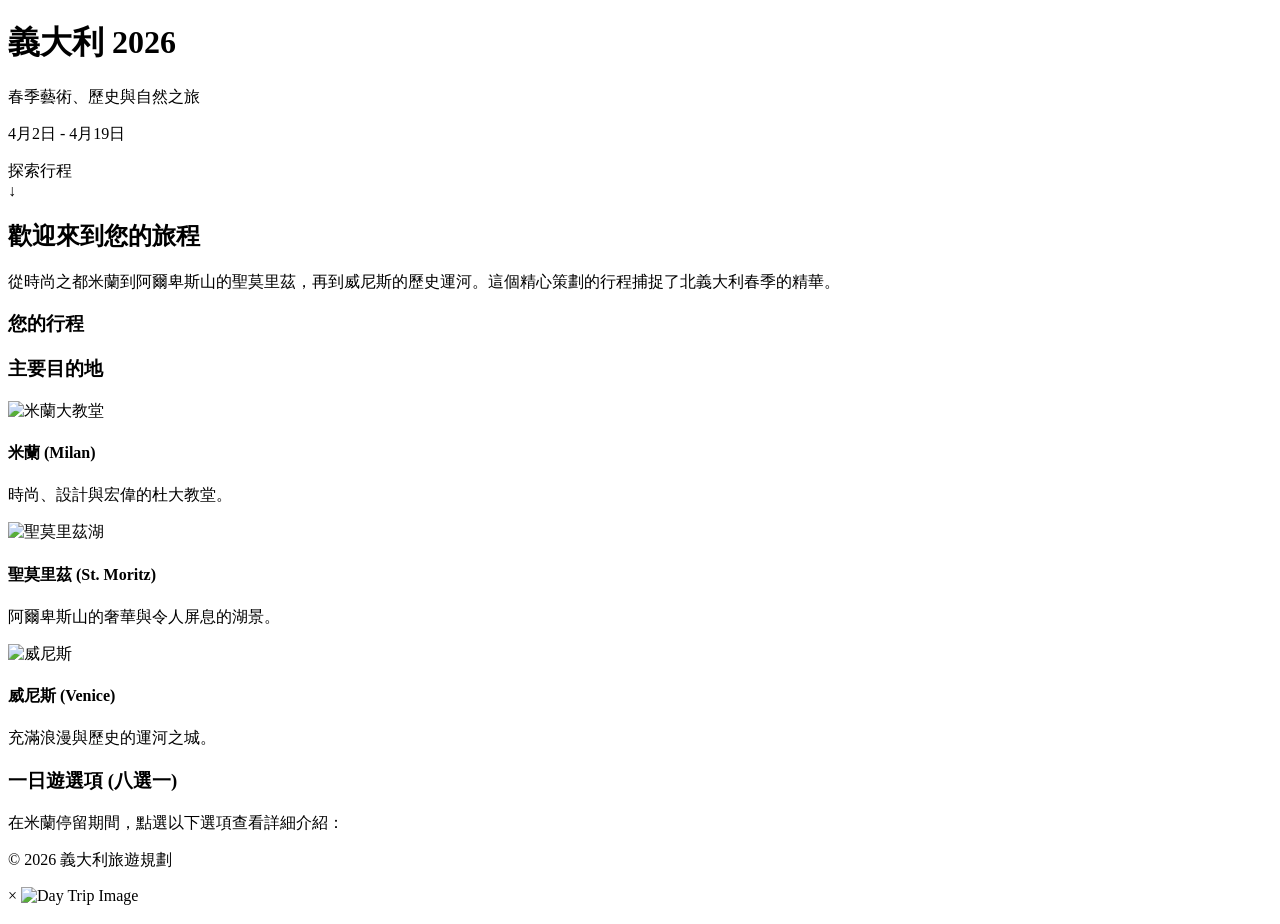
==== index.html @ fbf97597 "Add files via upload" ====
<!DOCTYPE html>
<html lang="zh-TW">

<head>
    <meta charset="UTF-8">
    <meta name="viewport" content="width=device-width, initial-scale=1.0">
    <title>義大利之旅 • 2026年4月</title>
    <link rel="stylesheet" href="styles.css">
    <link rel="preconnect" href="https://fonts.googleapis.com">
    <link rel="preconnect" href="https://fonts.gstatic.com" crossorigin>
    <link
        href="https://fonts.googleapis.com/css2?family=Playfair+Display:ital,wght@0,400;0,700;1,400&family=Noto+Serif+TC:wght@400;700&family=Inter:wght@300;400;500&display=swap"
        rel="stylesheet">
</head>

<body>
    <header class="hero">
        <div class="hero-overlay"></div>
        <div class="hero-content">
            <h1 class="fade-in-up">義大利 2026</h1>
            <p class="subtitle fade-in-up delay-1">春季藝術、歷史與自然之旅</p>
            <p class="date fade-in-up delay-2">4月2日 - 4月19日</p>
        </div>
        <div class="scroll-indicator fade-in-up delay-3">
            <span>探索行程</span>
            <div class="arrow">↓</div>
        </div>
    </header>

    <main class="container">
        <section class="intro">
            <h2>歡迎來到您的旅程</h2>
            <p>從時尚之都米蘭到阿爾卑斯山的聖莫里茲，再到威尼斯的歷史運河。這個精心策劃的行程捕捉了北義大利春季的精華。</p>
        </section>

        <section class="timeline-container">
            <h3>您的行程</h3>
            <div class="timeline" id="itinerary-list">
                <!-- Itinerary items will be injected here by JS -->
            </div>
        </section>

        <section class="destinations">
            <h3>主要目的地</h3>
            <div class="gallery">
                <div class="card">
                    <img src="assets/milan.png" alt="米蘭大教堂" id="img-milan">
                    <div class="card-info">
                        <h4>米蘭 (Milan)</h4>
                        <p>時尚、設計與宏偉的杜大教堂。</p>
                    </div>
                </div>
                <div class="card">
                    <img src="assets/st_moritz.png" alt="聖莫里茲湖" id="img-st-moritz">
                    <div class="card-info">
                        <h4>聖莫里茲 (St. Moritz)</h4>
                        <p>阿爾卑斯山的奢華與令人屏息的湖景。</p>
                    </div>
                </div>
                <div class="card">
                    <img src="assets/venice.png" alt="威尼斯" id="img-venice">
                    <div class="card-info">
                        <h4>威尼斯 (Venice)</h4>
                        <p>充滿浪漫與歷史的運河之城。</p>
                    </div>
                </div>
            </div>
        </section>

        <section class="options-section">
            <h3>一日遊選項 (八選一)</h3>
            <p>在米蘭停留期間，點選以下選項查看詳細介紹：</p>
            <div class="options-grid" id="options-list">
                <!-- Options injected by JS -->
            </div>
        </section>
    </main>

    <footer>
        <p>&copy; 2026 義大利旅遊規劃</p>
    </footer>

    <!-- Modal for Day Trip Details -->
    <div id="modal-overlay" class="modal-overlay">
        <div class="modal-content">
            <span class="close-modal">&times;</span>
            <img id="modal-image" src="" alt="Day Trip Image" class="modal-image">
            <h3 id="modal-title"></h3>
            <div id="modal-body"></div>
        </div>
    </div>

    <script src="script.js"></script>
</body>

</html>
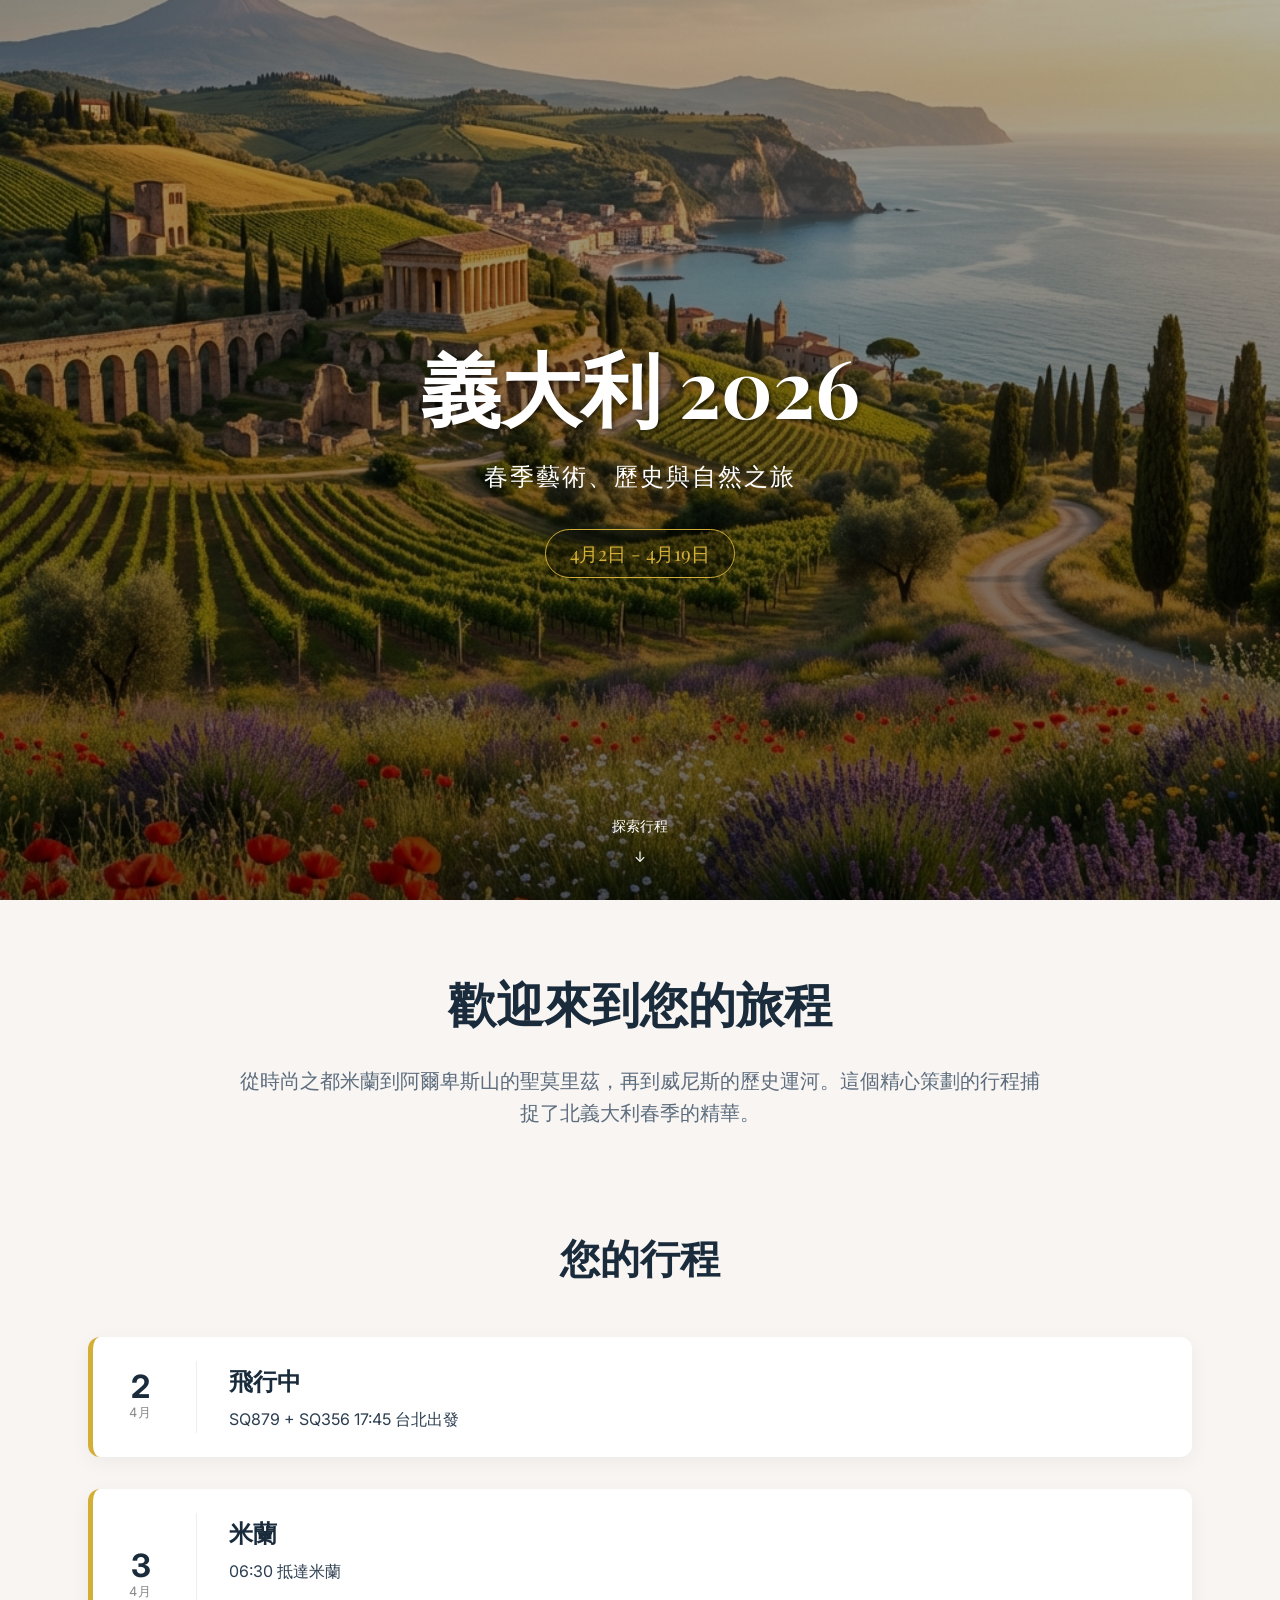
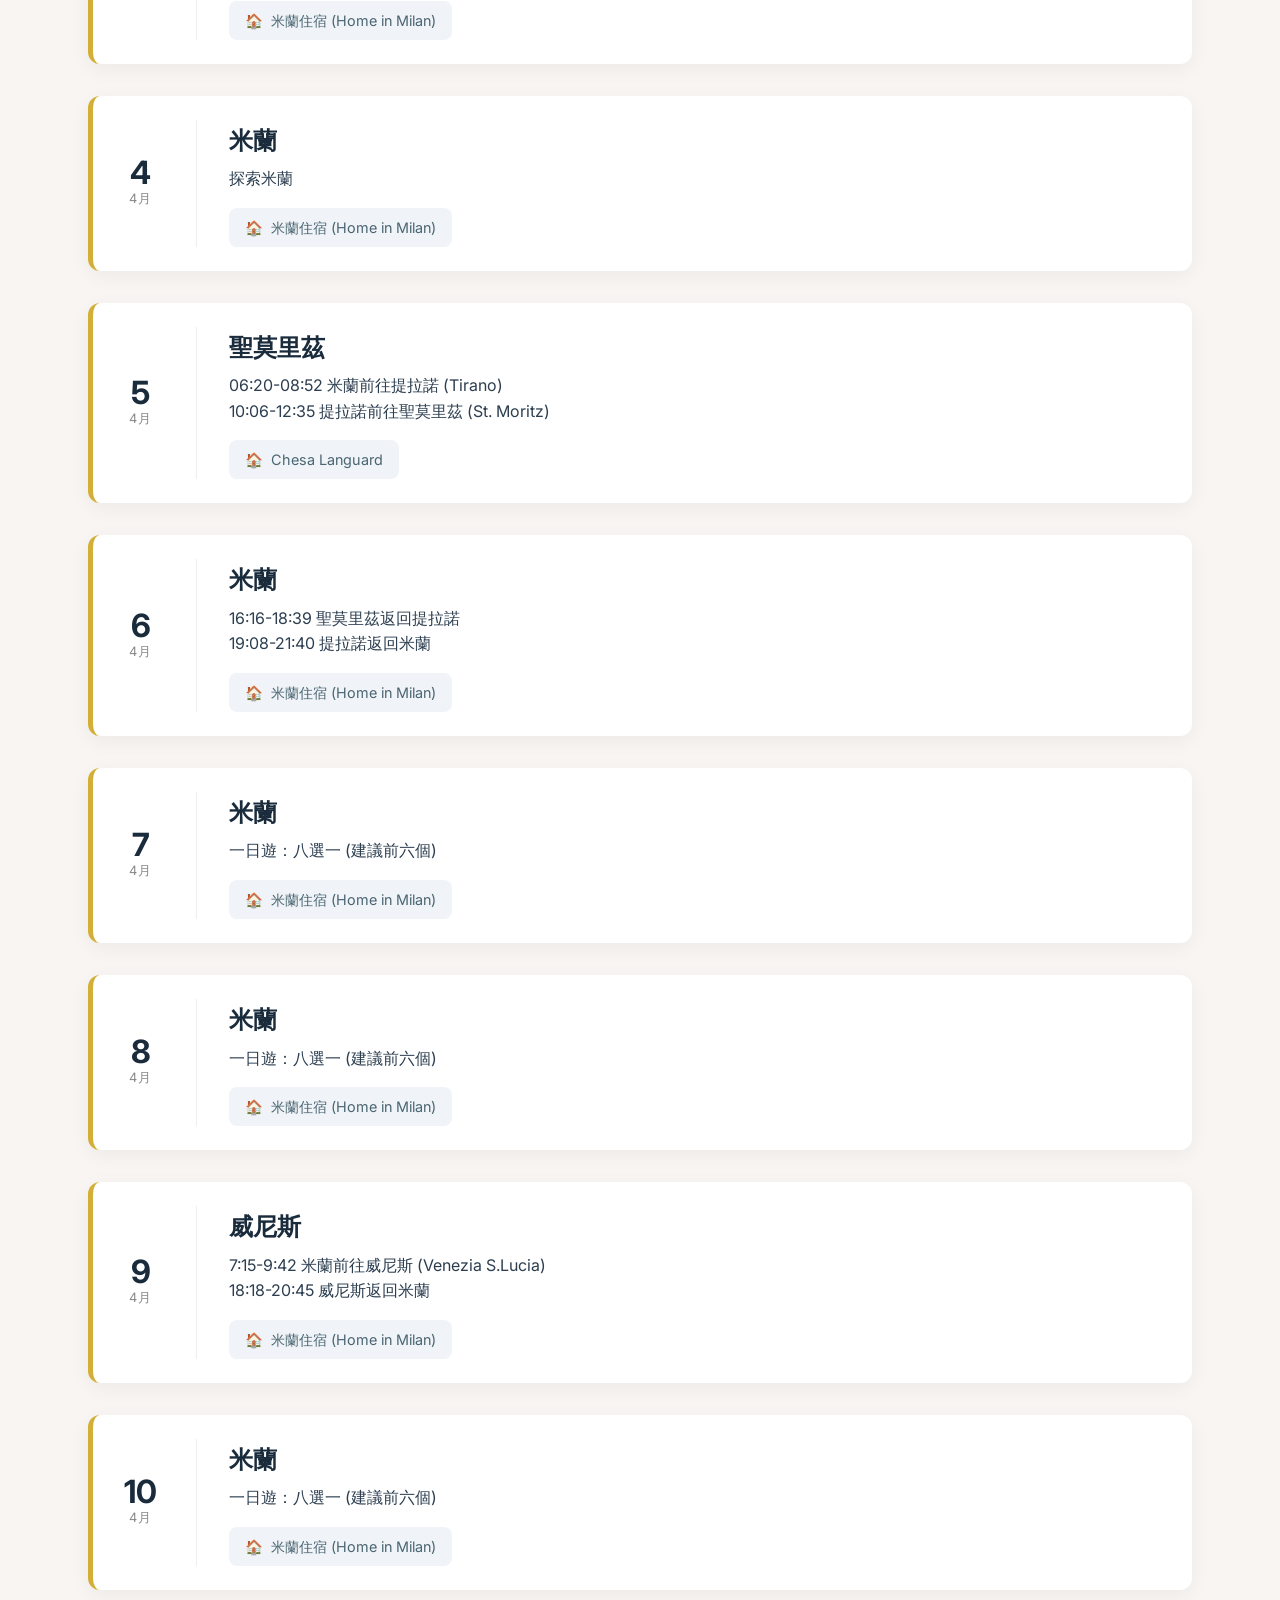
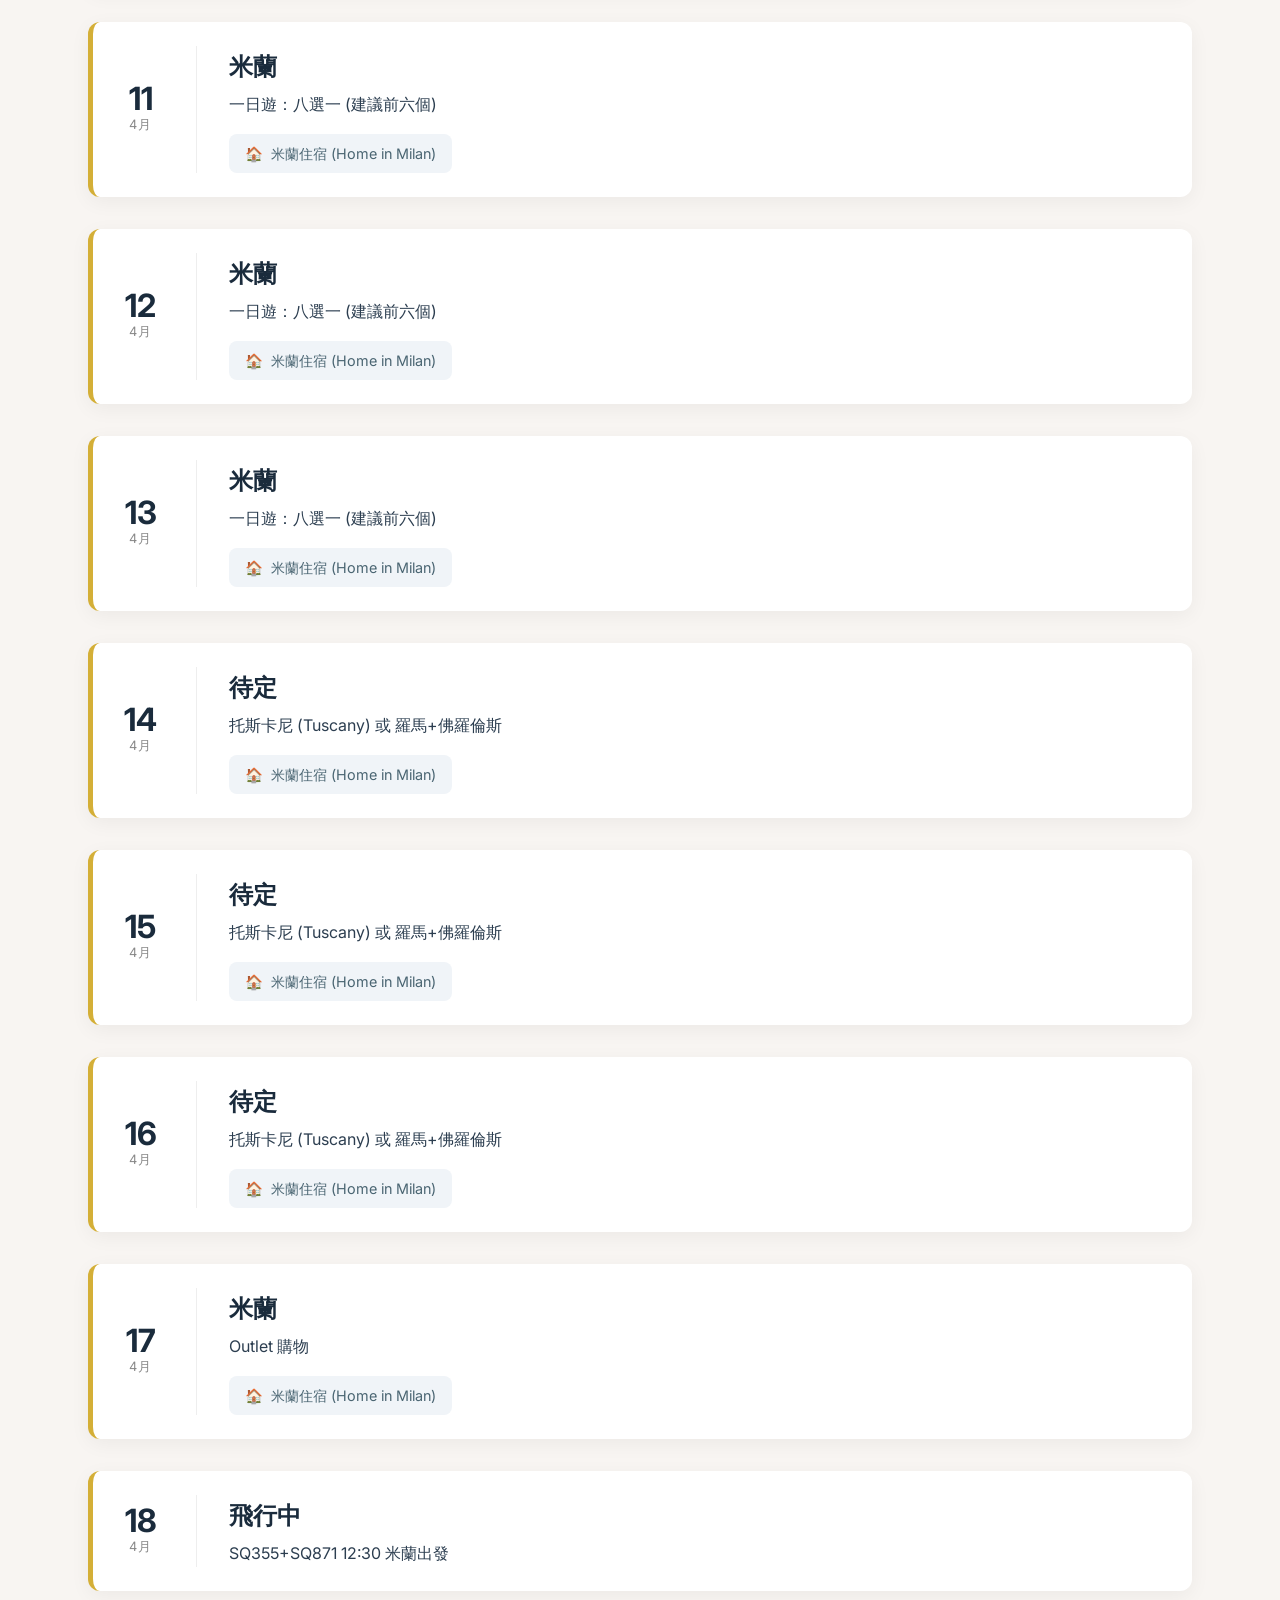
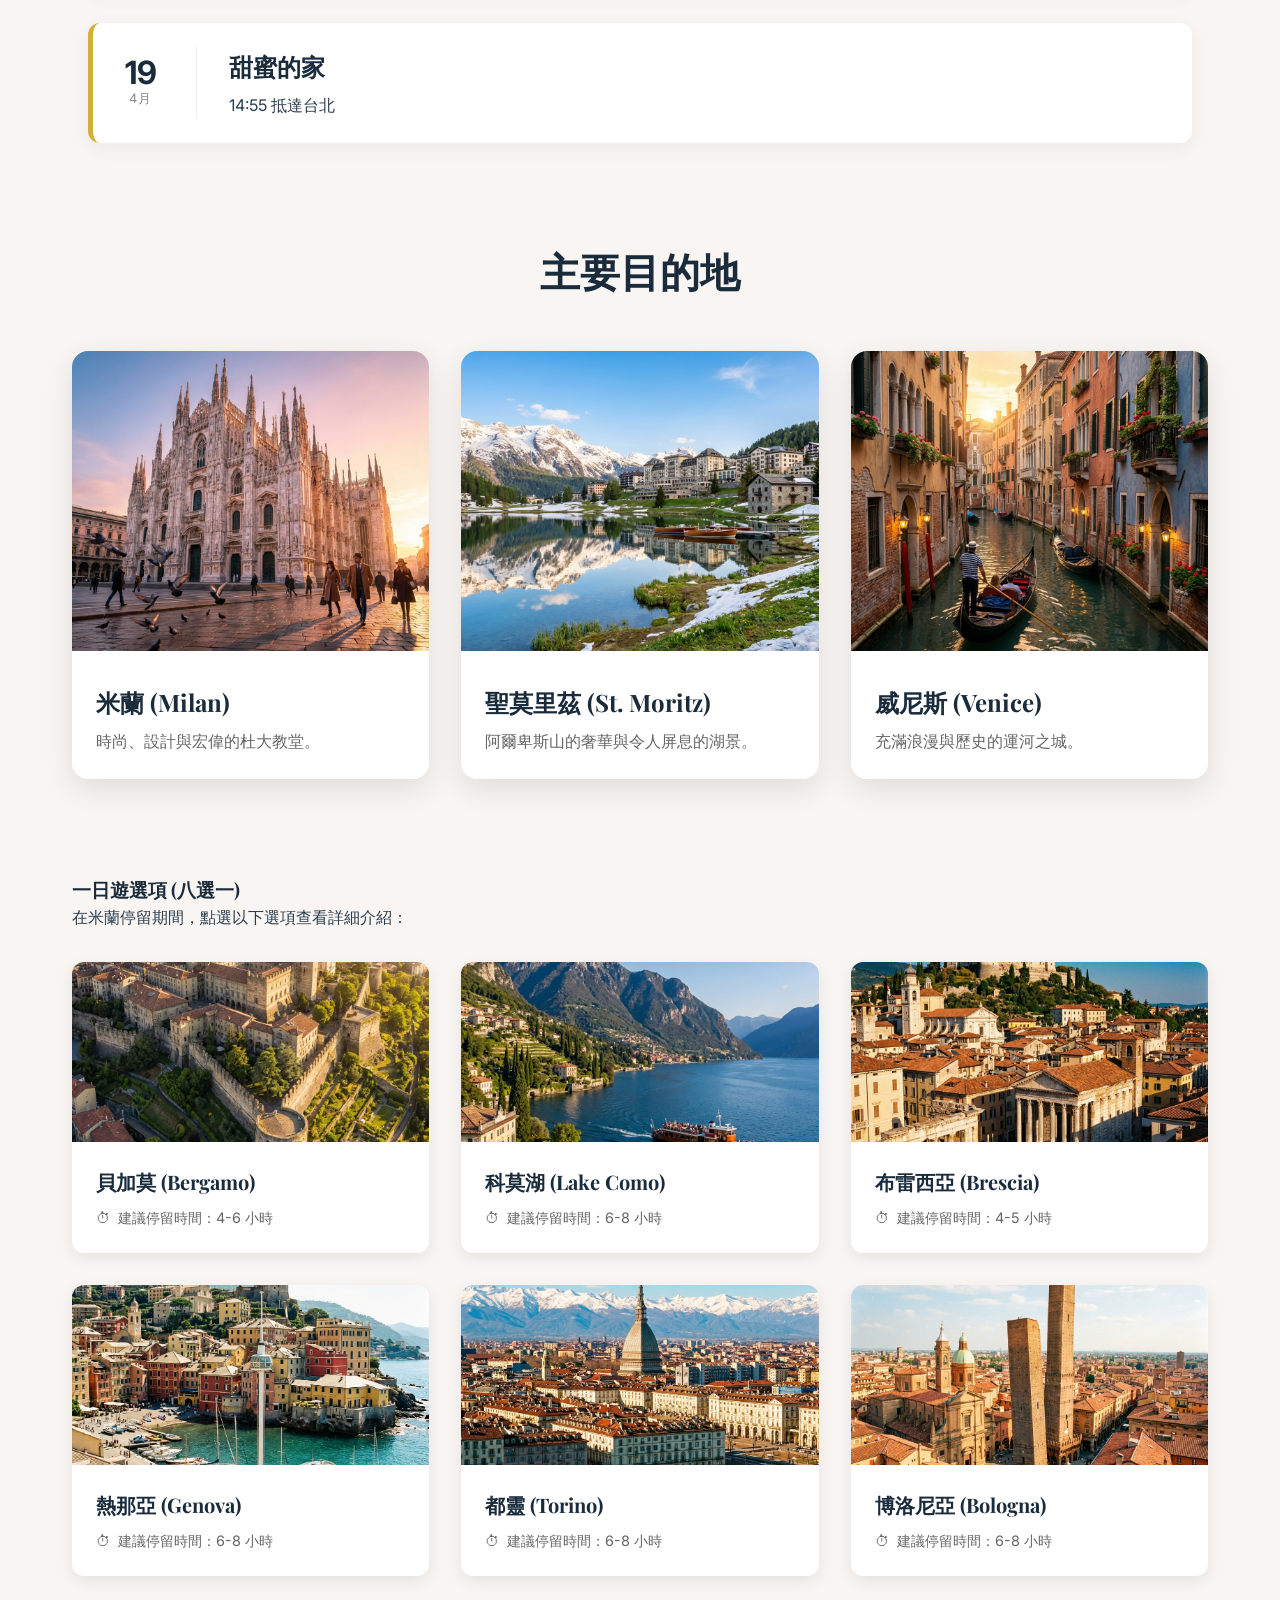
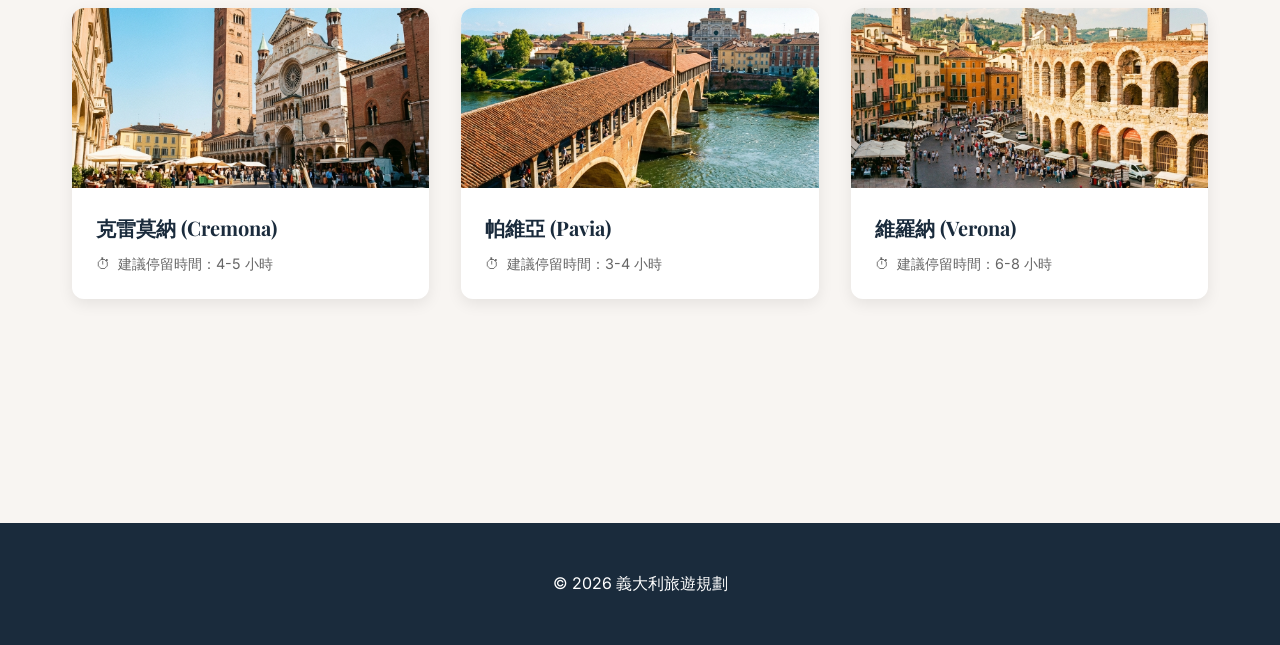
==== commit 371a5c6c: "Add files via upload" ====
--- a/index.html
+++ b/index.html
@@ -86,6 +86,7 @@
             <span class="close-modal">&times;</span>
             <img id="modal-image" src="" alt="Day Trip Image" class="modal-image">
             <h3 id="modal-title"></h3>
+            <p id="modal-duration" class="modal-duration"></p>
             <div id="modal-body"></div>
         </div>
     </div>
--- a/styles.css
+++ b/styles.css
@@ -0,0 +1,465 @@
+:root {
+    --primary-color: #1a2b3c;
+    /* Deep Italy Blue */
+    --accent-color: #d4af37;
+    /* Metallic Gold */
+    --bg-color: #f8f5f2;
+    /* Warm Off-White */
+    --text-color: #2c3e50;
+    --card-bg: rgba(255, 255, 255, 0.8);
+    --font-heading: 'Playfair Display', serif;
+    --font-body: 'Inter', sans-serif;
+    --spacing-container: 1200px;
+}
+
+* {
+    margin: 0;
+    padding: 0;
+    box-sizing: border-box;
+}
+
+body {
+    font-family: var(--font-body);
+    background-color: var(--bg-color);
+    color: var(--text-color);
+    line-height: 1.6;
+    overflow-x: hidden;
+}
+
+/* Typography */
+h1,
+h2,
+h3,
+h4 {
+    font-family: var(--font-heading);
+    color: var(--primary-color);
+}
+
+/* Animations */
+@keyframes fadeInUp {
+    from {
+        opacity: 0;
+        transform: translateY(30px);
+    }
+
+    to {
+        opacity: 1;
+        transform: translateY(0);
+    }
+}
+
+.fade-in-up {
+    opacity: 0;
+    animation: fadeInUp 1s ease-out forwards;
+}
+
+.delay-1 {
+    animation-delay: 0.2s;
+}
+
+.delay-2 {
+    animation-delay: 0.4s;
+}
+
+.delay-3 {
+    animation-delay: 0.6s;
+}
+
+/* Hero Section */
+.hero {
+    height: 100vh;
+    background-image: url('assets/header.png');
+    background-size: cover;
+    background-position: center;
+    position: relative;
+    display: flex;
+    justify-content: center;
+    align-items: center;
+    text-align: center;
+    color: white;
+}
+
+.hero-overlay {
+    position: absolute;
+    top: 0;
+    left: 0;
+    width: 100%;
+    height: 100%;
+    background: linear-gradient(to bottom, rgba(0, 0, 0, 0.3), rgba(0, 0, 0, 0.6));
+}
+
+.hero-content {
+    position: relative;
+    z-index: 1;
+}
+
+.hero h1 {
+    font-size: 5rem;
+    color: white;
+    margin-bottom: 0.5rem;
+    text-shadow: 2px 2px 4px rgba(0, 0, 0, 0.5);
+}
+
+.hero .subtitle {
+    font-size: 1.5rem;
+    font-weight: 300;
+    margin-bottom: 2rem;
+    letter-spacing: 2px;
+}
+
+.hero .date {
+    font-size: 1.2rem;
+    font-family: var(--font-heading);
+    color: var(--accent-color);
+    border: 1px solid var(--accent-color);
+    display: inline-block;
+    padding: 0.5rem 1.5rem;
+    border-radius: 50px;
+    background: rgba(0, 0, 0, 0.3);
+}
+
+.scroll-indicator {
+    position: absolute;
+    bottom: 2rem;
+    z-index: 1;
+    display: flex;
+    flex-direction: column;
+    align-items: center;
+    gap: 0.5rem;
+    font-size: 0.9rem;
+    opacity: 0.8;
+}
+
+/* Layout */
+.container {
+    max-width: var(--spacing-container);
+    margin: 0 auto;
+    padding: 4rem 2rem;
+}
+
+section {
+    margin-bottom: 6rem;
+}
+
+.intro {
+    text-align: center;
+    max-width: 800px;
+    margin-left: auto;
+    margin-right: auto;
+}
+
+.intro h2 {
+    font-size: 3rem;
+    margin-bottom: 1.5rem;
+}
+
+.intro p {
+    font-size: 1.25rem;
+    color: #5d6d7e;
+}
+
+/* Timeline */
+.timeline-container {
+    padding: 0 1rem;
+}
+
+.timeline-container h3 {
+    text-align: center;
+    font-size: 2.5rem;
+    margin-bottom: 3rem;
+}
+
+.timeline-item {
+    display: flex;
+    margin-bottom: 2rem;
+    position: relative;
+    padding: 1.5rem;
+    background: white;
+    border-radius: 12px;
+    box-shadow: 0 5px 20px rgba(0, 0, 0, 0.05);
+    transition: transform 0.3s ease;
+    border-left: 5px solid var(--accent-color);
+}
+
+.timeline-item:hover {
+    transform: translateY(-5px);
+}
+
+.date-box {
+    min-width: 80px;
+    text-align: center;
+    margin-right: 2rem;
+    padding-right: 2rem;
+    border-right: 1px solid #eee;
+    display: flex;
+    flex-direction: column;
+    justify-content: center;
+}
+
+.day-num {
+    font-size: 2rem;
+    font-weight: 700;
+    color: var(--primary-color);
+    line-height: 1;
+}
+
+.month {
+    text-transform: uppercase;
+    font-size: 0.8rem;
+    letter-spacing: 1px;
+    color: #888;
+}
+
+.content-box {
+    flex: 1;
+}
+
+.content-box h4 {
+    font-size: 1.5rem;
+    margin-bottom: 0.5rem;
+}
+
+.accommodation {
+    margin-top: 1rem;
+    display: inline-flex;
+    align-items: center;
+    background: #f0f4f8;
+    padding: 0.5rem 1rem;
+    border-radius: 8px;
+    font-size: 0.9rem;
+    color: #4a6572;
+}
+
+.accommodation::before {
+    content: '🏠';
+    /* Simple icon content */
+    margin-right: 0.5rem;
+}
+
+/* Destinations */
+.destinations h3 {
+    text-align: center;
+    font-size: 2.5rem;
+    margin-bottom: 3rem;
+}
+
+.gallery {
+    display: grid;
+    grid-template-columns: repeat(auto-fit, minmax(300px, 1fr));
+    gap: 2rem;
+}
+
+.card {
+    background: white;
+    border-radius: 16px;
+    overflow: hidden;
+    box-shadow: 0 10px 30px rgba(0, 0, 0, 0.1);
+    transition: transform 0.3s ease;
+}
+
+.card:hover {
+    transform: translateY(-10px);
+}
+
+.card img {
+    width: 100%;
+    height: 300px;
+    object-fit: cover;
+}
+
+.card-info {
+    padding: 1.5rem;
+}
+
+.card-info h4 {
+    font-size: 1.5rem;
+    margin-bottom: 0.5rem;
+}
+
+.card-info p {
+    color: #666;
+}
+
+/* Footer */
+footer {
+    background: var(--primary-color);
+    color: white;
+    text-align: center;
+    padding: 3rem;
+    margin-top: 4rem;
+}
+
+/* Options Grid */
+.options-grid {
+    display: grid;
+    grid-template-columns: repeat(auto-fill, minmax(280px, 1fr));
+    gap: 2rem;
+    margin-top: 2rem;
+}
+
+.option-card {
+    background: white;
+    border-radius: 12px;
+    overflow: hidden;
+    box-shadow: 0 5px 15px rgba(0, 0, 0, 0.08);
+    transition: transform 0.3s ease, box-shadow 0.3s ease;
+    cursor: pointer;
+    display: flex;
+    flex-direction: column;
+}
+
+.option-card:hover {
+    transform: translateY(-8px);
+    box-shadow: 0 15px 30px rgba(0, 0, 0, 0.15);
+}
+
+.option-image-container {
+    height: 180px;
+    overflow: hidden;
+}
+
+.option-image-container img {
+    width: 100%;
+    height: 100%;
+    object-fit: cover;
+    transition: transform 0.5s ease;
+}
+
+.option-card:hover .option-image-container img {
+    transform: scale(1.1);
+}
+
+.option-content {
+    padding: 1.5rem;
+    flex-grow: 1;
+    display: flex;
+    flex-direction: column;
+    justify-content: space-between;
+}
+
+.option-content h4 {
+    font-size: 1.25rem;
+    margin-bottom: 0.5rem;
+    color: var(--primary-color);
+}
+
+.option-duration {
+    font-size: 0.9rem;
+    color: #666;
+    margin-top: auto;
+    display: flex;
+    align-items: center;
+}
+
+.option-duration::before {
+    content: '⏱';
+    margin-right: 0.5rem;
+}
+
+@media (max-width: 768px) {
+    .hero h1 {
+        font-size: 3rem;
+    }
+
+    .timeline-item {
+        flex-direction: column;
+    }
+
+    .date-box {
+        margin-right: 0;
+        padding-right: 0;
+        border-right: none;
+        border-bottom: 1px solid #eee;
+        margin-bottom: 1rem;
+        padding-bottom: 0.5rem;
+        flex-direction: row;
+        align-items: baseline;
+        gap: 0.5rem;
+        text-align: left;
+    }
+}
+
+/* Modal Stles */
+.modal-overlay {
+    position: fixed;
+    top: 0;
+    left: 0;
+    width: 100%;
+    height: 100%;
+    background: rgba(0, 0, 0, 0.6);
+    backdrop-filter: blur(5px);
+    z-index: 1000;
+    display: flex;
+    justify-content: center;
+    align-items: center;
+    opacity: 0;
+    visibility: hidden;
+    transition: all 0.3s ease;
+}
+
+.modal-overlay.active {
+    opacity: 1;
+    visibility: visible;
+}
+
+.modal-content {
+    background: white;
+    padding: 2.5rem;
+    width: 90%;
+    max-width: 600px;
+    border-radius: 12px;
+    position: relative;
+    max-height: 90vh;
+    overflow-y: auto;
+    box-shadow: 0 20px 40px rgba(0, 0, 0, 0.2);
+    transform: translateY(20px);
+    transition: transform 0.3s ease;
+    text-align: left;
+}
+
+.modal-image {
+    width: 100%;
+    height: 300px;
+    object-fit: cover;
+    border-radius: 8px;
+    margin-bottom: 20px;
+    box-shadow: 0 4px 6px rgba(0, 0, 0, 0.1);
+}
+
+.modal-overlay.active .modal-content {
+    transform: translateY(0);
+}
+
+.close-modal {
+    position: absolute;
+    top: 1rem;
+    right: 1.5rem;
+    font-size: 2rem;
+    cursor: pointer;
+    color: #aaa;
+    transition: color 0.2s;
+    line-height: 1;
+}
+
+.close-modal:hover {
+    color: var(--primary-color);
+}
+
+.modal-body {
+    margin-top: 1.5rem;
+    line-height: 1.8;
+    color: #555;
+    font-size: 1.1rem;
+}
+
+/* Helper for initial state if needed */
+.hidden {
+    display: none;
+}
+
+.modal-duration {
+    font-style: italic;
+    color: #666;
+    margin-bottom: 1rem;
+    font-weight: 500;
+}
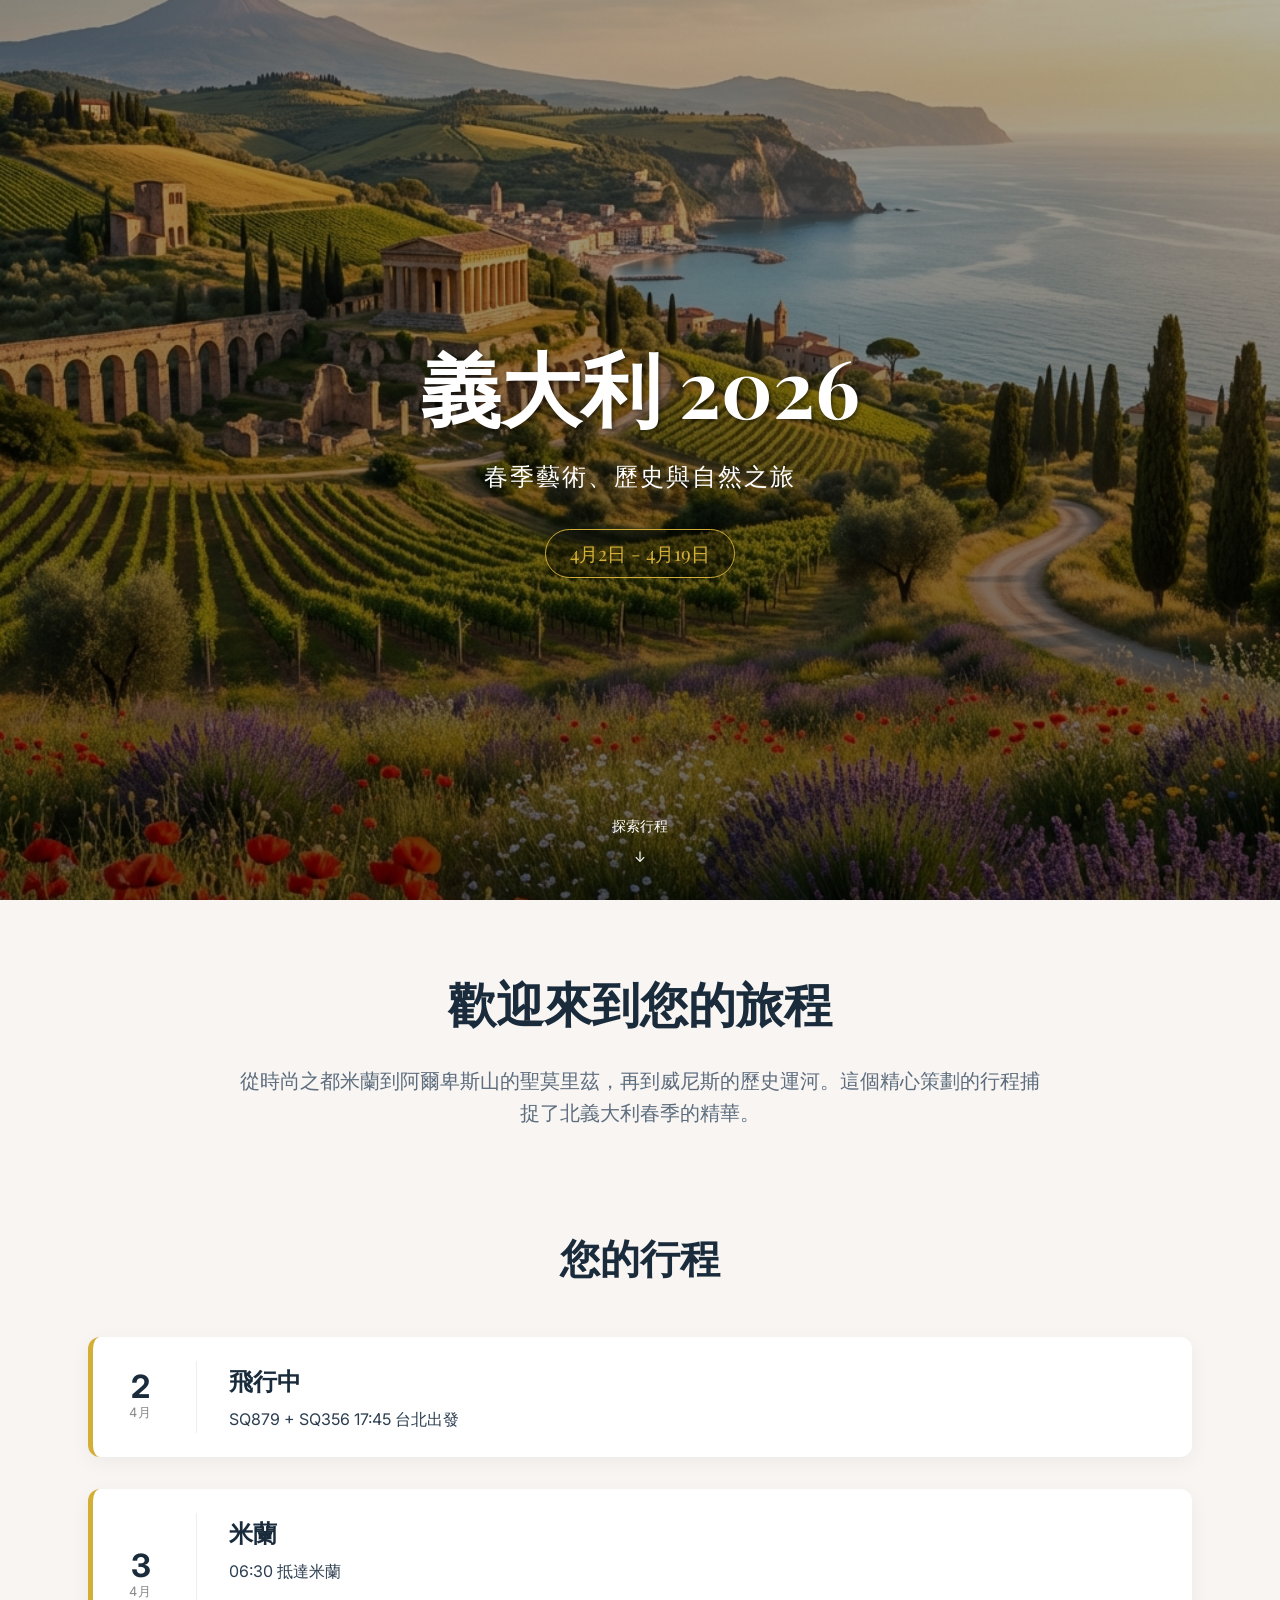
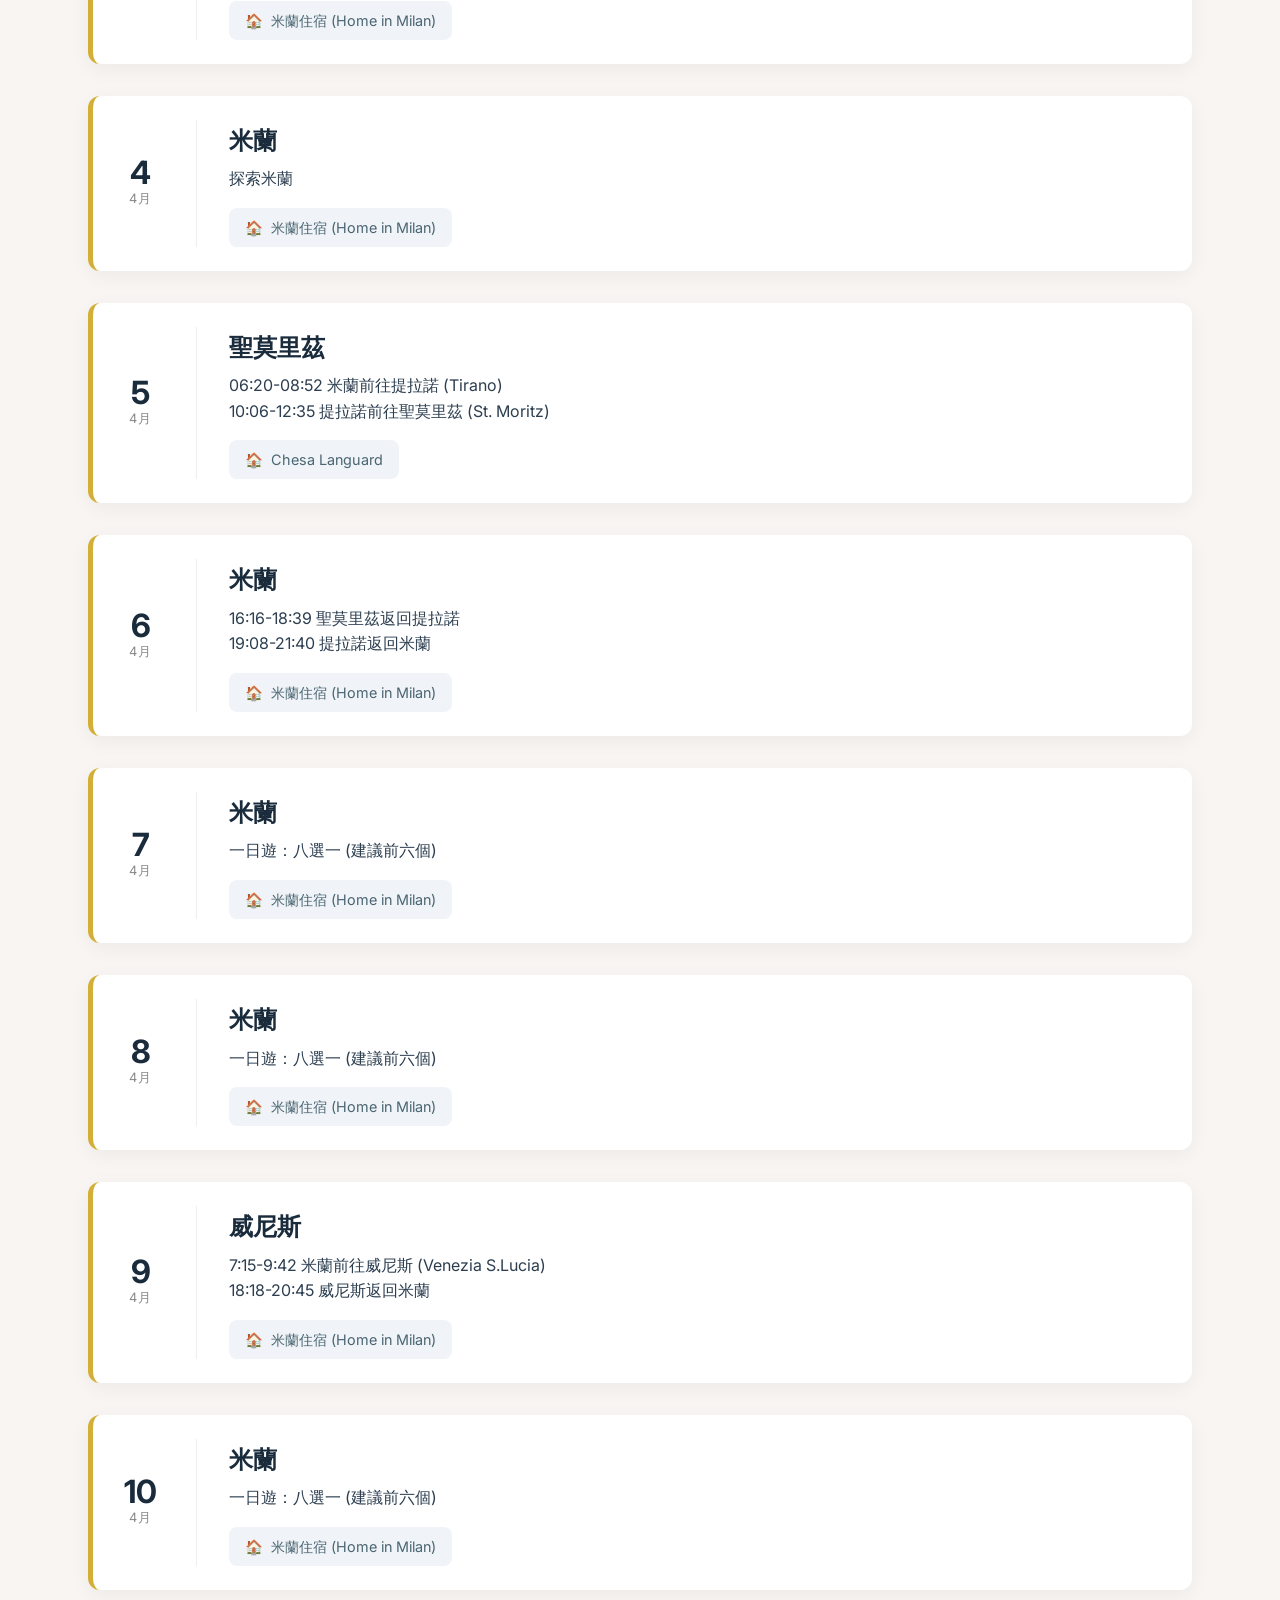
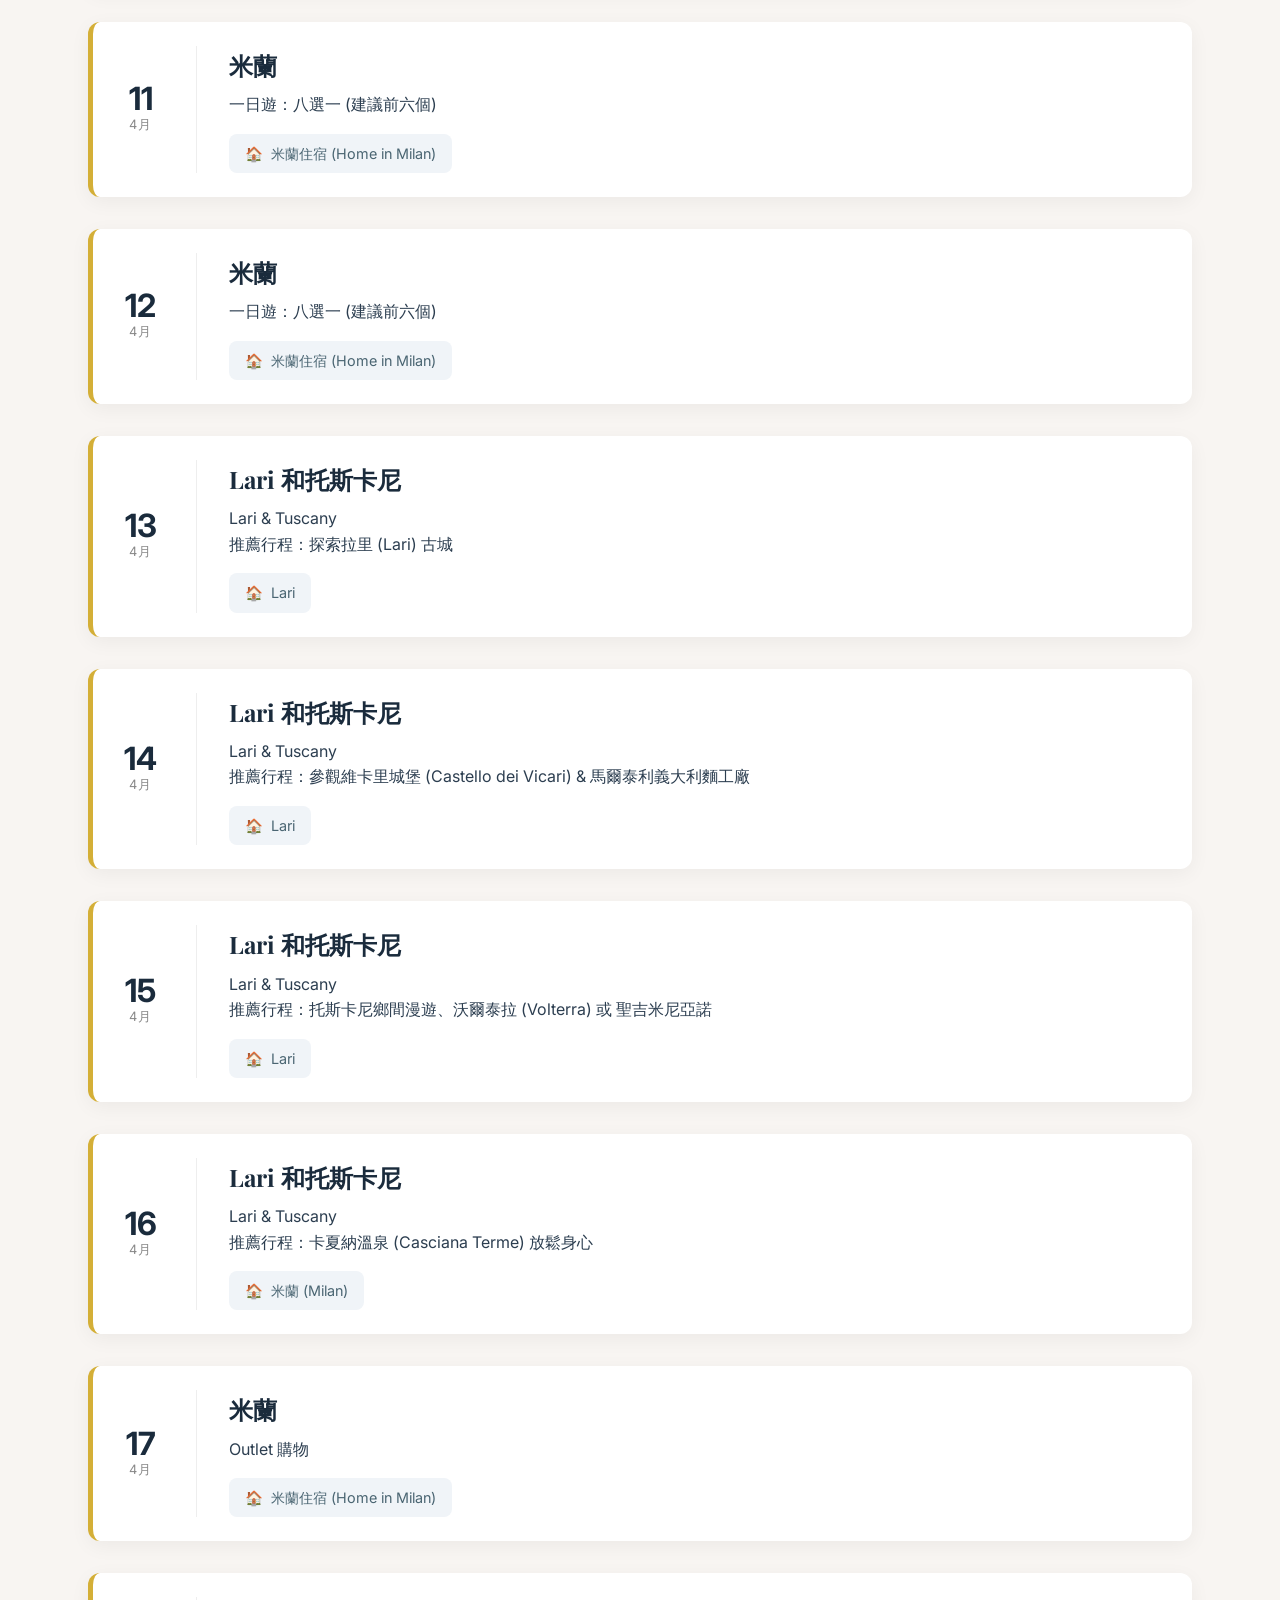
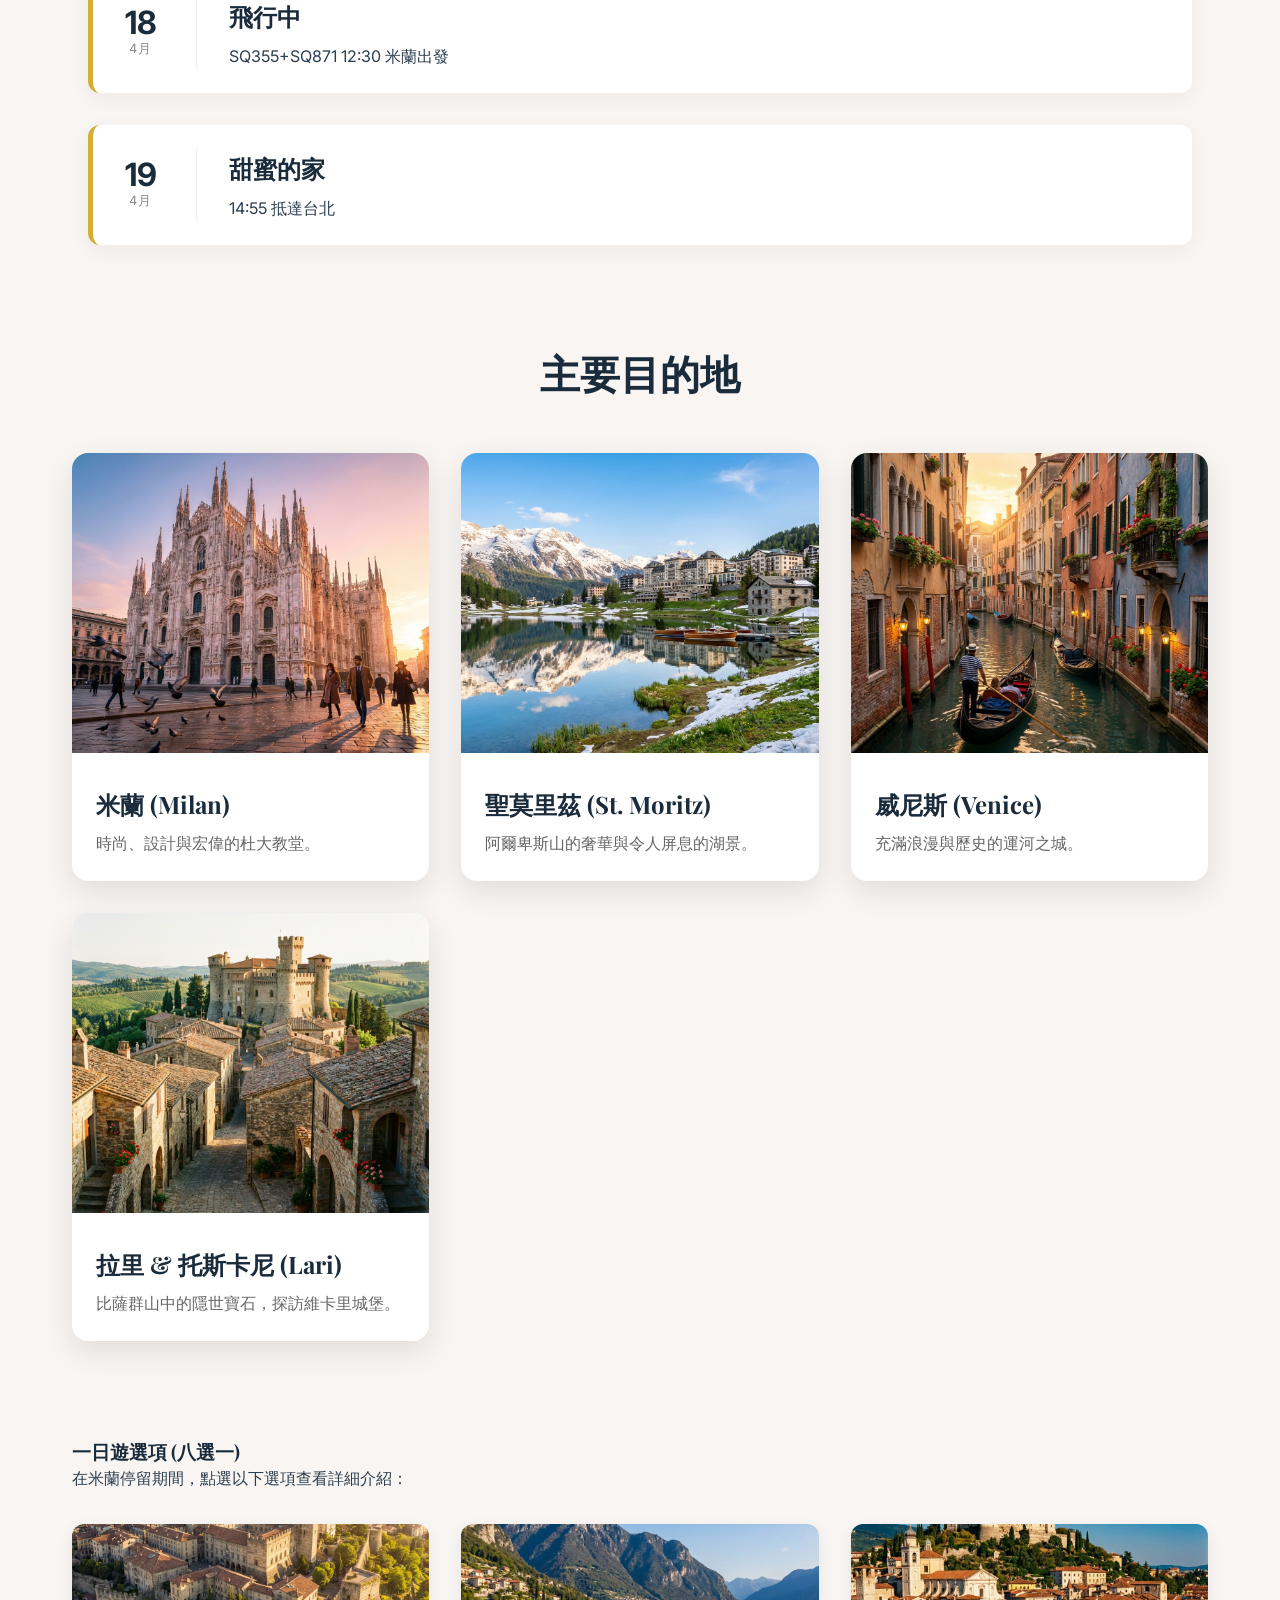
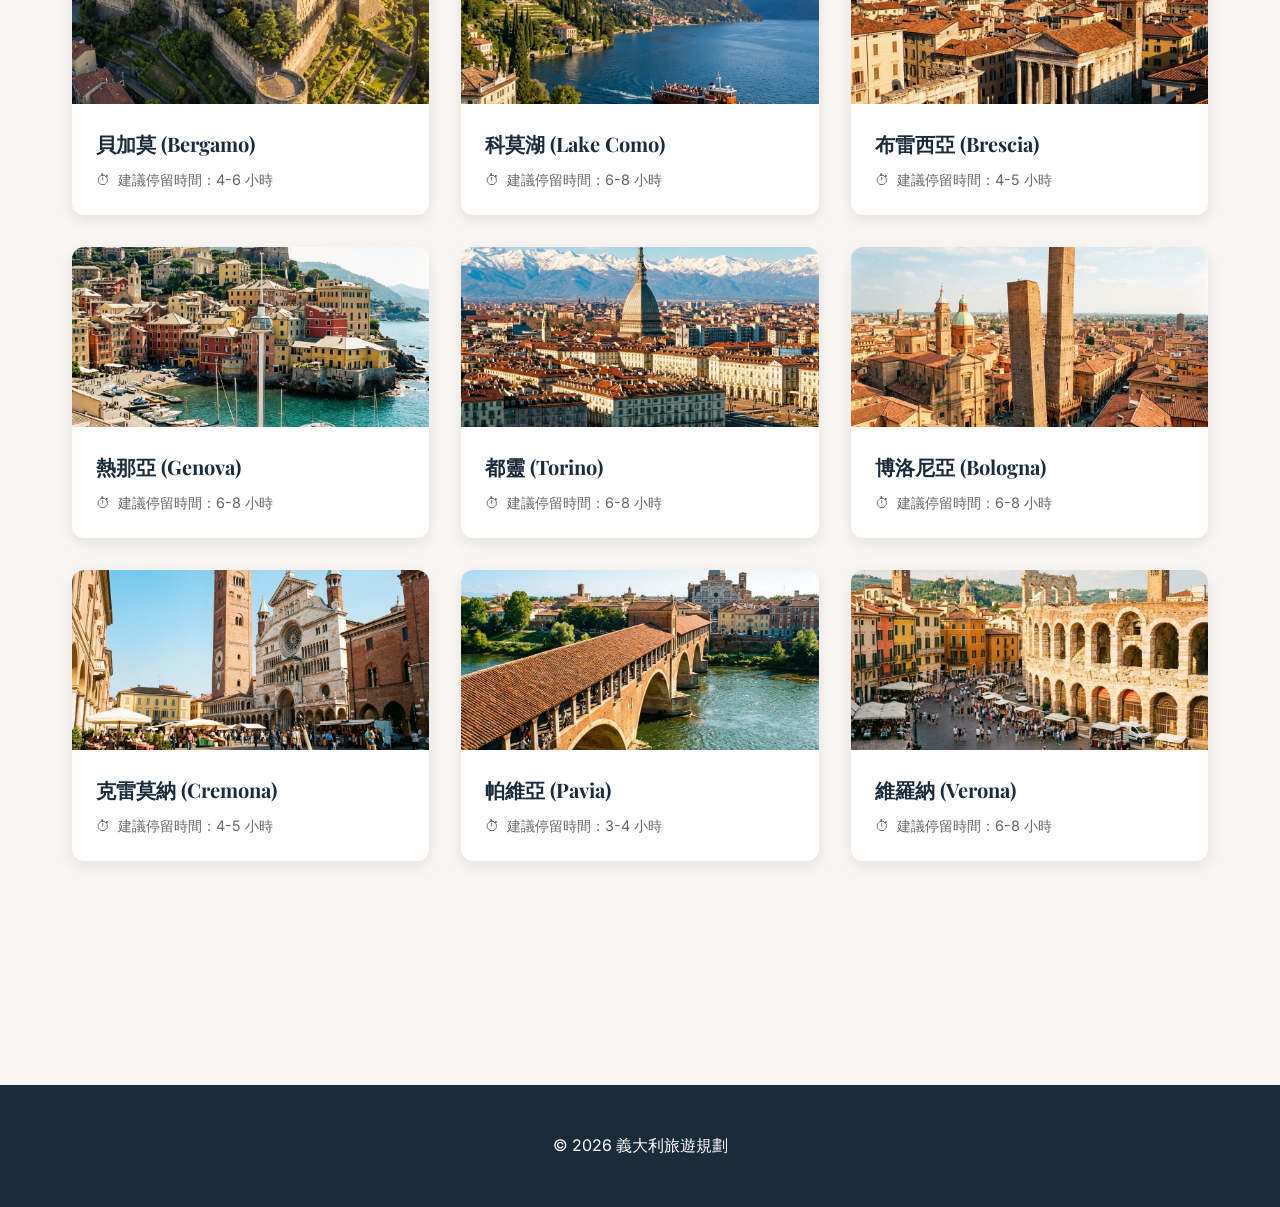
==== commit 3d518341: "Add files via upload" ====
--- a/index.html
+++ b/index.html
@@ -64,6 +64,13 @@
                         <p>充滿浪漫與歷史的運河之城。</p>
                     </div>
                 </div>
+                <div class="card">
+                    <img src="assets/lari.png" alt="拉里托斯卡尼" id="img-lari">
+                    <div class="card-info">
+                        <h4>拉里 & 托斯卡尼 (Lari)</h4>
+                        <p>比薩群山中的隱世寶石，探訪維卡里城堡。</p>
+                    </div>
+                </div>
             </div>
         </section>
 
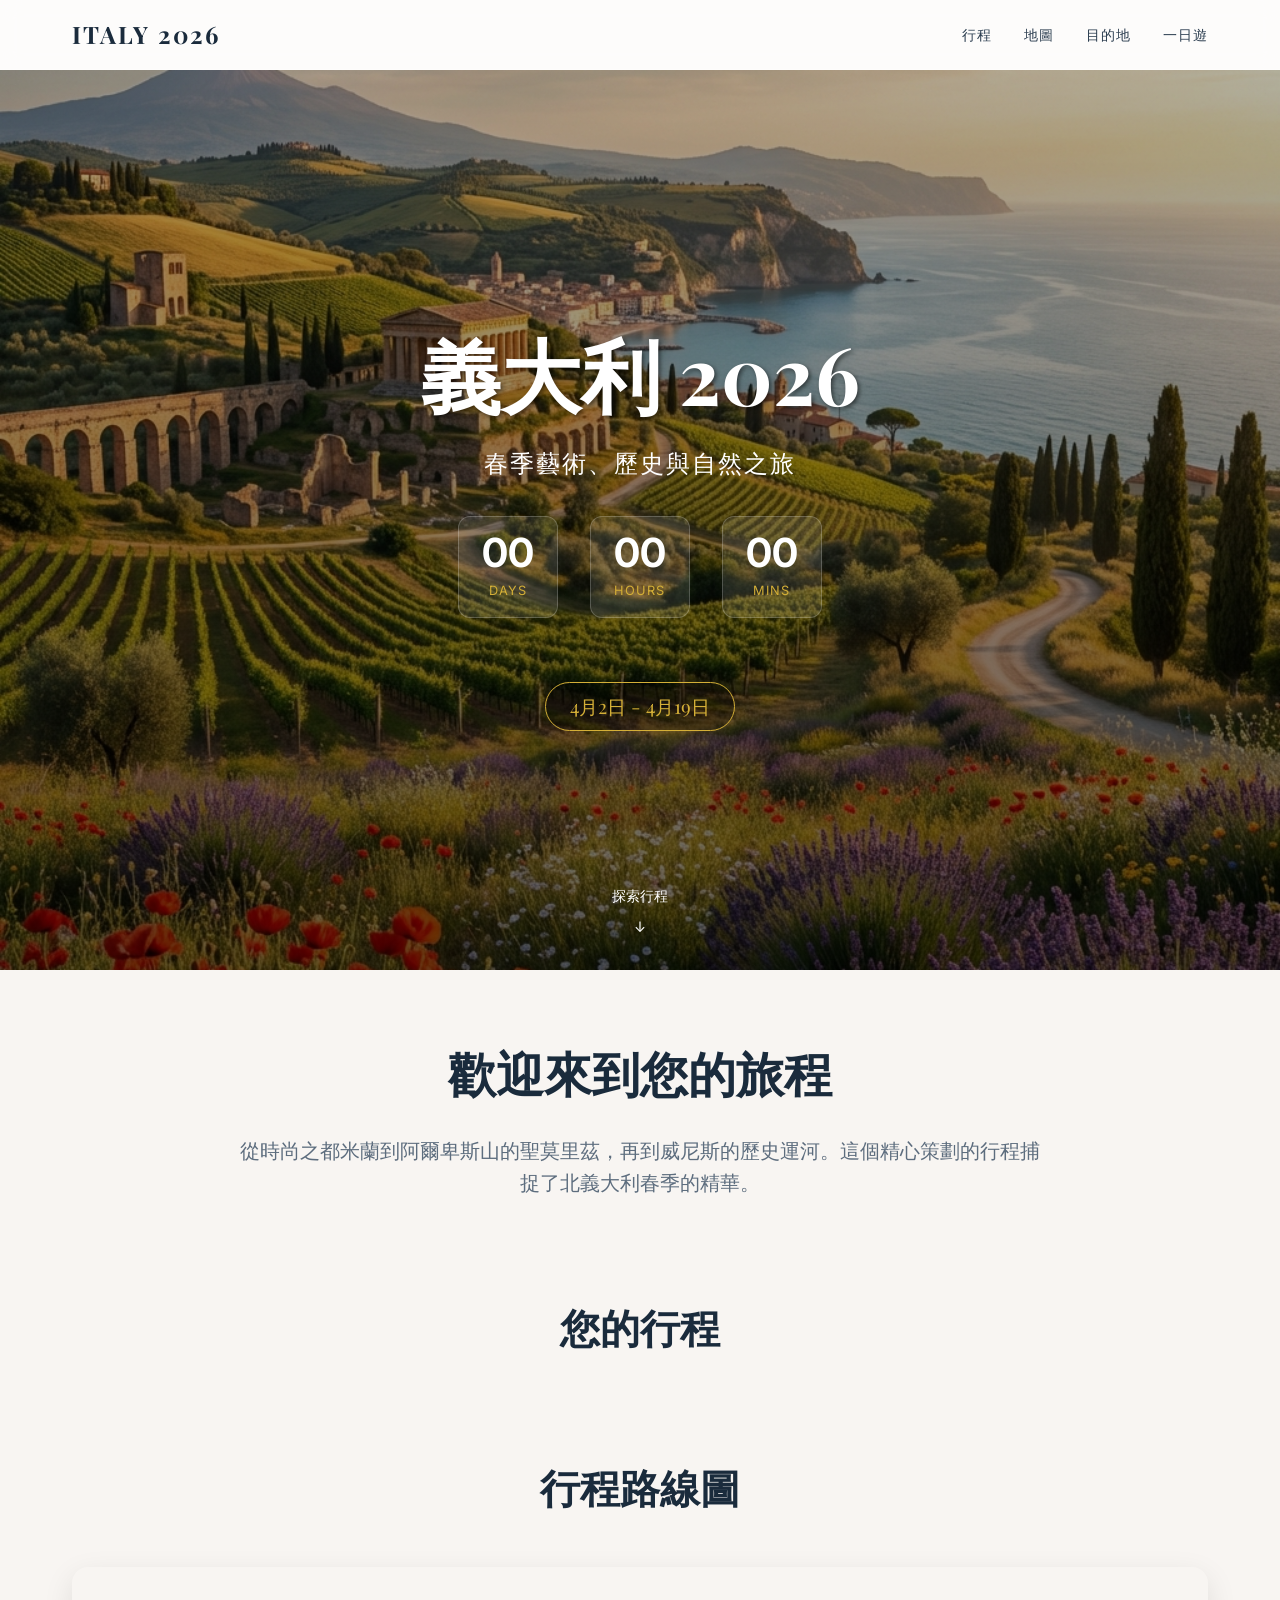
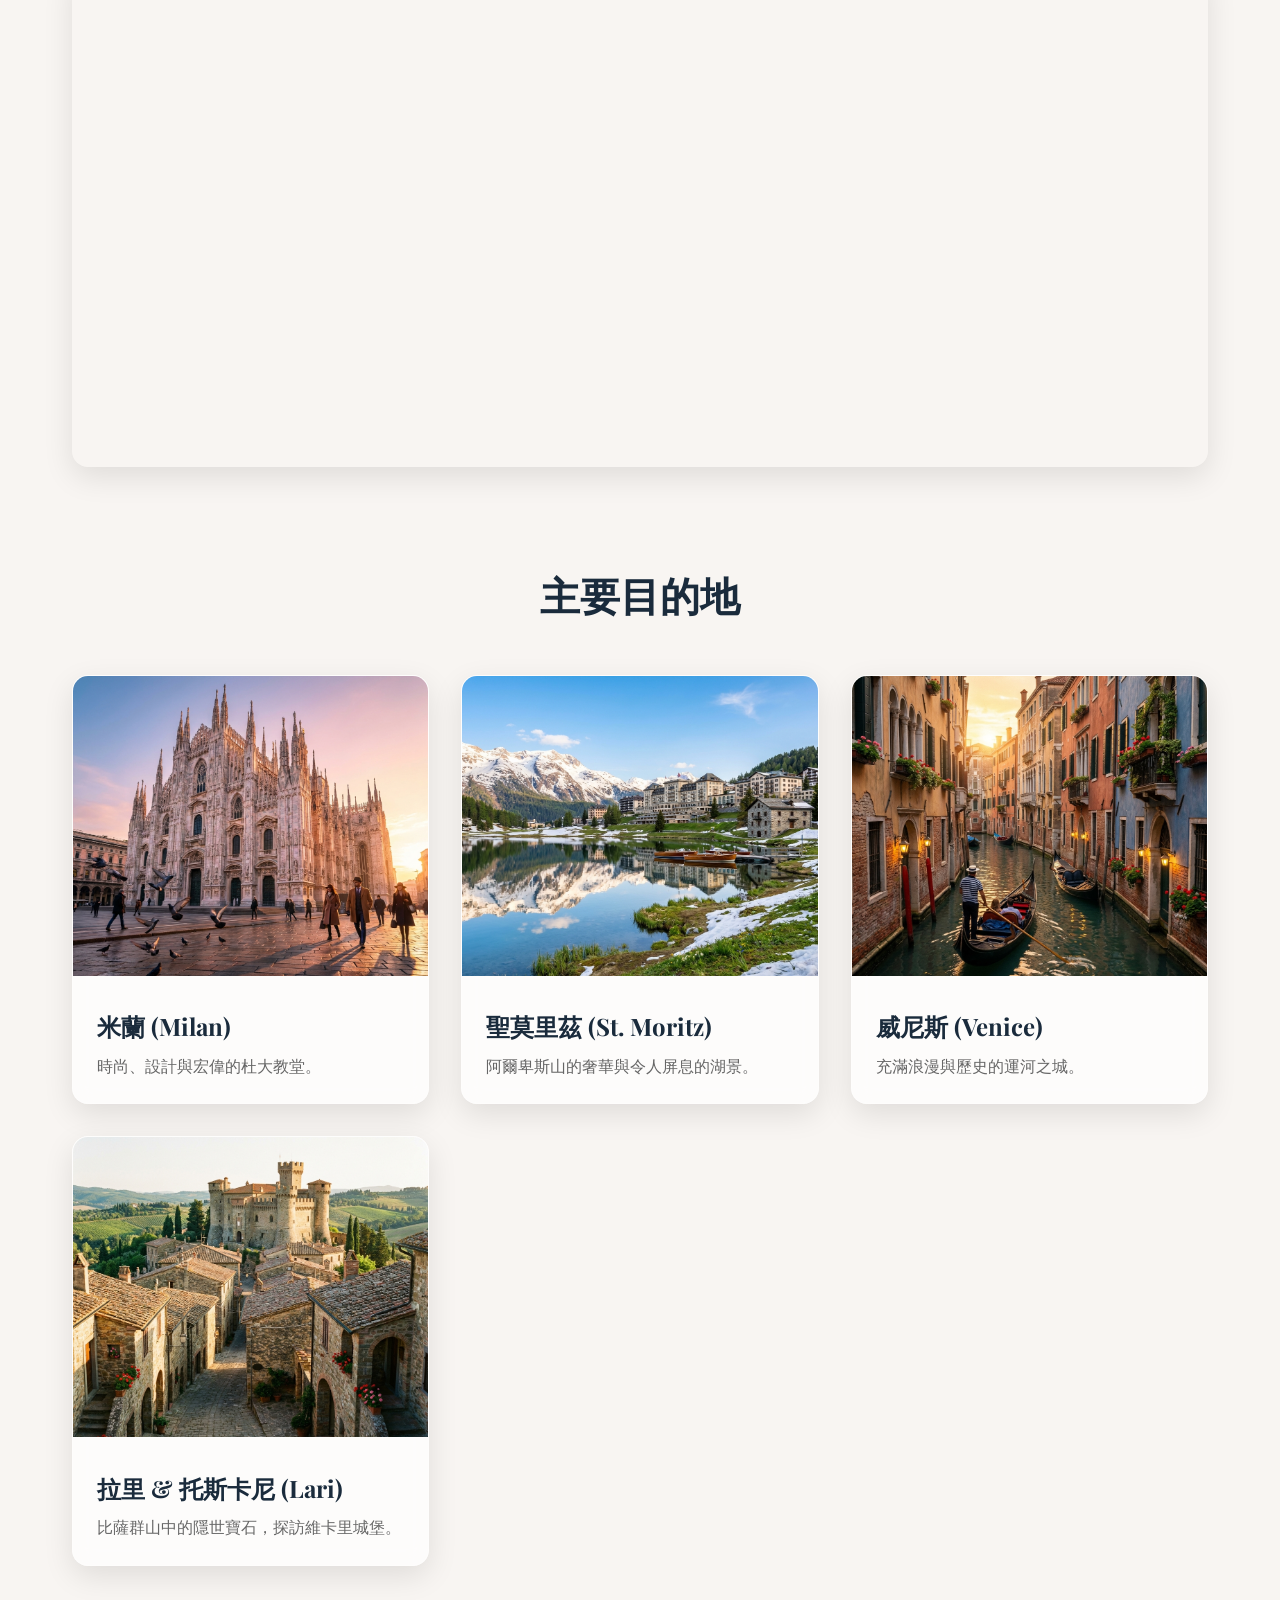
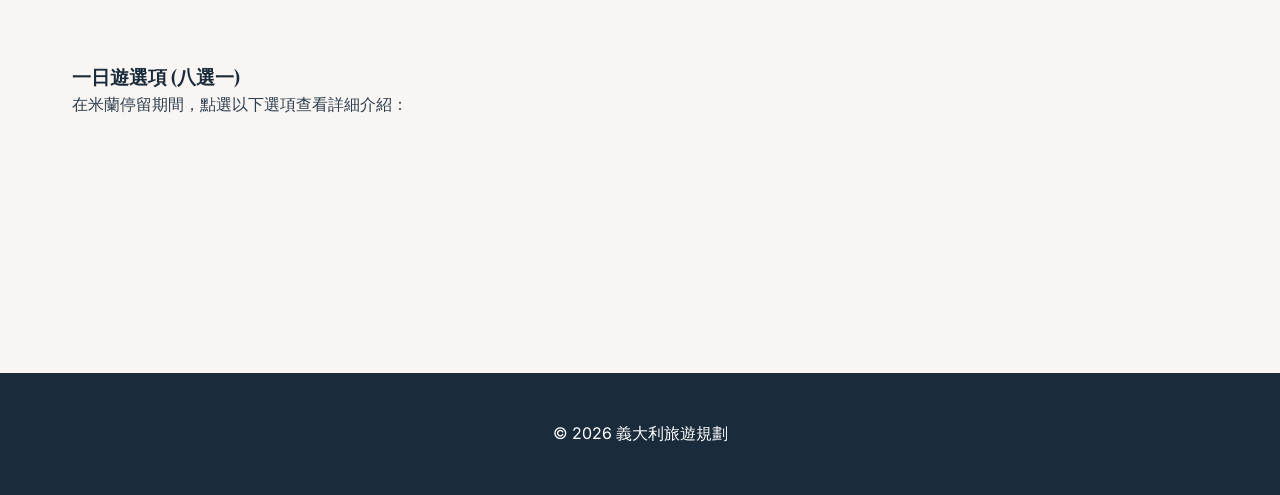
==== commit a28d6226: "Update web app with premium design, map, and countdown" ====
--- a/index.html
+++ b/index.html
@@ -9,19 +9,49 @@
     <link rel="preconnect" href="https://fonts.googleapis.com">
     <link rel="preconnect" href="https://fonts.gstatic.com" crossorigin>
     <link
-        href="https://fonts.googleapis.com/css2?family=Playfair+Display:ital,wght@0,400;0,700;1,400&family=Noto+Serif+TC:wght@400;700&family=Inter:wght@300;400;500&display=swap"
+        href="https://fonts.googleapis.com/css2?family=Playfair+Display:ital,wght@0,400;0,700;1,400&family=Noto+Serif+TC:wght@400;700&family=Inter:wght@300;400;500;600&display=swap"
         rel="stylesheet">
+    <link rel="stylesheet" href="https://unpkg.com/leaflet@1.9.4/dist/leaflet.css"
+        integrity="sha256-p4NxAoJBhIIN+hmNHrzRCf9tD/miZyoHS5obTRR9BMY=" crossorigin="" />
+    <script src="https://unpkg.com/leaflet@1.9.4/dist/leaflet.js"
+        integrity="sha256-20nQCchB9co0qIjJZRGuk2/Z9VM+kNiyxNV1lvTlZBo=" crossorigin=""></script>
 </head>
 
 <body>
+    <nav class="navbar">
+        <div class="nav-container">
+            <a href="#" class="nav-logo">ITALY 2026</a>
+            <ul class="nav-links">
+                <li><a href="#itinerary-section">行程</a></li>
+                <li><a href="#map-section">地圖</a></li>
+                <li><a href="#destinations-section">目的地</a></li>
+                <li><a href="#options-section">一日遊</a></li>
+            </ul>
+        </div>
+    </nav>
+
     <header class="hero">
         <div class="hero-overlay"></div>
         <div class="hero-content">
             <h1 class="fade-in-up">義大利 2026</h1>
             <p class="subtitle fade-in-up delay-1">春季藝術、歷史與自然之旅</p>
-            <p class="date fade-in-up delay-2">4月2日 - 4月19日</p>
+            <div class="countdown fade-in-up delay-2" id="countdown">
+                <div class="countdown-item">
+                    <span id="days">00</span>
+                    <label>Days</label>
+                </div>
+                <div class="countdown-item">
+                    <span id="hours">00</span>
+                    <label>Hours</label>
+                </div>
+                <div class="countdown-item">
+                    <span id="minutes">00</span>
+                    <label>Mins</label>
+                </div>
+            </div>
+            <p class="date fade-in-up delay-3">4月2日 - 4月19日</p>
         </div>
-        <div class="scroll-indicator fade-in-up delay-3">
+        <div class="scroll-indicator fade-in-up delay-4">
             <span>探索行程</span>
             <div class="arrow">↓</div>
         </div>
@@ -33,14 +63,19 @@
             <p>從時尚之都米蘭到阿爾卑斯山的聖莫里茲，再到威尼斯的歷史運河。這個精心策劃的行程捕捉了北義大利春季的精華。</p>
         </section>
 
-        <section class="timeline-container">
+        <section class="timeline-container" id="itinerary-section">
             <h3>您的行程</h3>
             <div class="timeline" id="itinerary-list">
                 <!-- Itinerary items will be injected here by JS -->
             </div>
         </section>
 
-        <section class="destinations">
+        <section class="map-section" id="map-section">
+            <h3>行程路線圖</h3>
+            <div id="map"></div>
+        </section>
+
+        <section class="destinations" id="destinations-section">
             <h3>主要目的地</h3>
             <div class="gallery">
                 <div class="card">
--- a/styles.css
+++ b/styles.css
@@ -10,6 +10,13 @@
     --font-heading: 'Playfair Display', serif;
     --font-body: 'Inter', sans-serif;
     --spacing-container: 1200px;
+    --nav-height: 70px;
+    --glass-bg: rgba(255, 255, 255, 0.7);
+    --glass-border: rgba(255, 255, 255, 0.2);
+}
+
+html {
+    scroll-behavior: smooth;
 }
 
 * {
@@ -24,6 +31,7 @@
     color: var(--text-color);
     line-height: 1.6;
     overflow-x: hidden;
+    padding-top: var(--nav-height);
 }
 
 /* Typography */
@@ -53,16 +61,63 @@
     animation: fadeInUp 1s ease-out forwards;
 }
 
-.delay-1 {
-    animation-delay: 0.2s;
-}
-
-.delay-2 {
-    animation-delay: 0.4s;
-}
-
-.delay-3 {
-    animation-delay: 0.6s;
+.delay-4 {
+    animation-delay: 0.8s;
+}
+
+/* Navbar */
+.navbar {
+    position: fixed;
+    top: 0;
+    left: 0;
+    width: 100%;
+    height: var(--nav-height);
+    background: var(--glass-bg);
+    backdrop-filter: blur(10px);
+    border-bottom: 1px solid var(--glass-border);
+    z-index: 1000;
+    display: flex;
+    align-items: center;
+    transition: all 0.3s ease;
+}
+
+.nav-container {
+    width: 100%;
+    max-width: var(--spacing-container);
+    margin: 0 auto;
+    padding: 0 2rem;
+    display: flex;
+    justify-content: space-between;
+    align-items: center;
+}
+
+.nav-logo {
+    font-family: var(--font-heading);
+    font-size: 1.5rem;
+    font-weight: 700;
+    color: var(--primary-color);
+    text-decoration: none;
+    letter-spacing: 2px;
+}
+
+.nav-links {
+    display: flex;
+    list-style: none;
+    gap: 2rem;
+}
+
+.nav-links a {
+    text-decoration: none;
+    color: var(--text-color);
+    font-weight: 500;
+    font-size: 0.9rem;
+    transition: color 0.3s ease;
+    text-transform: uppercase;
+    letter-spacing: 1px;
+}
+
+.nav-links a:hover {
+    color: var(--accent-color);
 }
 
 /* Hero Section */
@@ -116,6 +171,42 @@
     padding: 0.5rem 1.5rem;
     border-radius: 50px;
     background: rgba(0, 0, 0, 0.3);
+    margin-top: 2rem;
+}
+
+/* Countdown */
+.countdown {
+    display: flex;
+    justify-content: center;
+    gap: 2rem;
+    margin: 2rem 0;
+}
+
+.countdown-item {
+    display: flex;
+    flex-direction: column;
+    align-items: center;
+    background: rgba(255, 255, 255, 0.1);
+    backdrop-filter: blur(5px);
+    padding: 1rem;
+    border-radius: 12px;
+    min-width: 100px;
+    border: 1px solid rgba(255, 255, 255, 0.2);
+}
+
+.countdown-item span {
+    font-size: 2.5rem;
+    font-weight: 700;
+    color: white;
+    line-height: 1;
+}
+
+.countdown-item label {
+    font-size: 0.8rem;
+    text-transform: uppercase;
+    color: var(--accent-color);
+    letter-spacing: 1px;
+    margin-top: 0.5rem;
 }
 
 .scroll-indicator {
@@ -210,6 +301,13 @@
     color: #888;
 }
 
+.weekday {
+    font-size: 0.8rem;
+    color: var(--accent-color);
+    font-weight: 500;
+    margin-top: 2px;
+}
+
 .content-box {
     flex: 1;
 }
@@ -231,9 +329,37 @@
 }
 
 .accommodation::before {
-    content: '🏠';
-    /* Simple icon content */
+    content: '🏨';
+    /* More premium icon */
     margin-right: 0.5rem;
+}
+
+/* Map Section */
+.map-section {
+    margin-bottom: 6rem;
+}
+
+.map-section h3 {
+    text-align: center;
+    font-size: 2.5rem;
+    margin-bottom: 3rem;
+}
+
+#map {
+    height: 500px;
+    width: 100%;
+    border-radius: 16px;
+    box-shadow: 0 10px 30px rgba(0, 0, 0, 0.1);
+    z-index: 10;
+}
+
+/* Glass Effect for Cards */
+.timeline-item,
+.card,
+.option-card {
+    background: var(--glass-bg) !important;
+    backdrop-filter: blur(10px);
+    border: 1px solid var(--glass-border);
 }
 
 /* Destinations */
